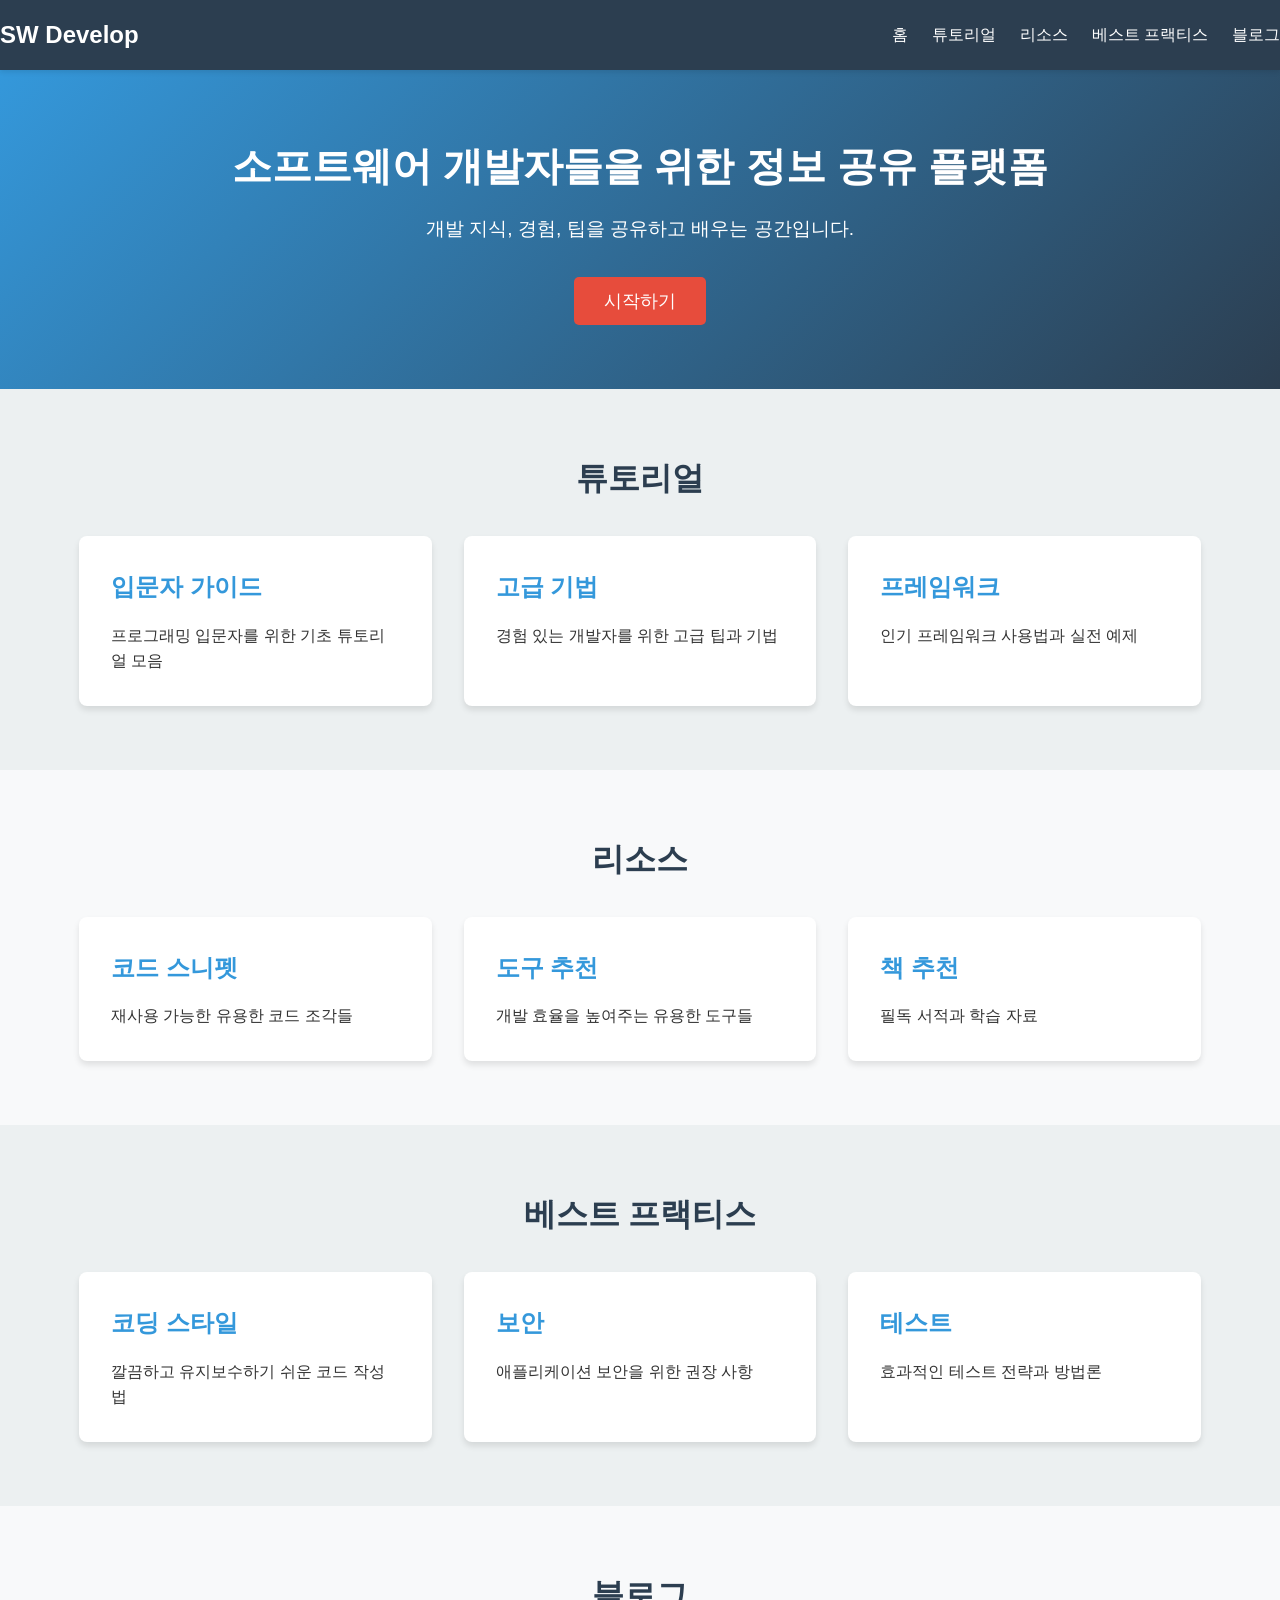
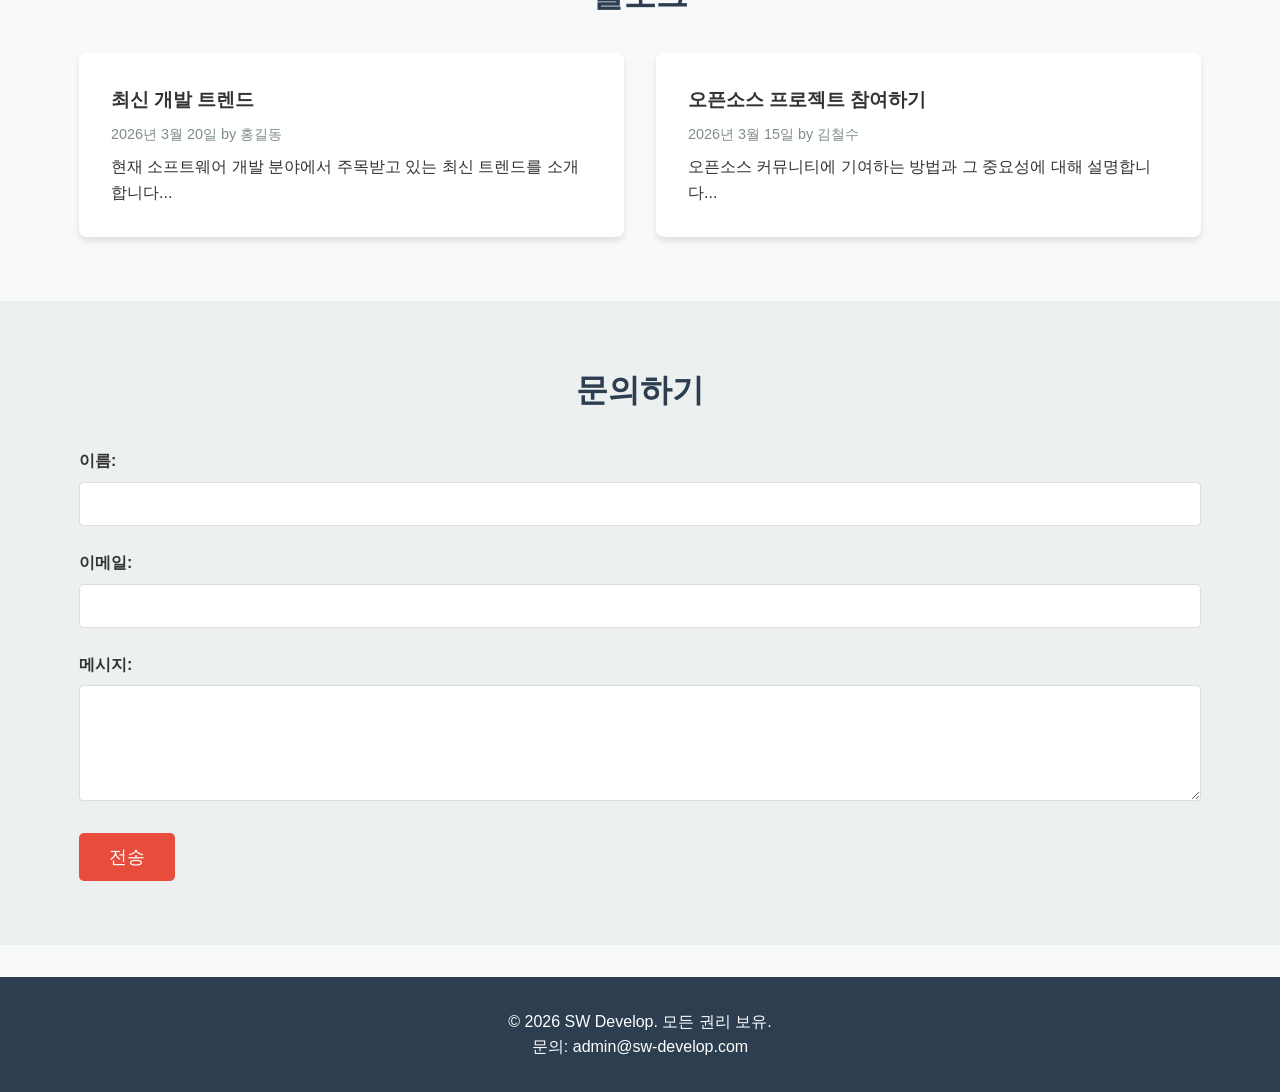
==== index.html @ 3c244bae "feat: add initial HTML structure and JavaScript functionality for SW developer site - Create main in" ====
<!DOCTYPE html>
<html lang="ko">
<head>
    <meta charset="UTF-8">
    <meta name="viewport" content="width=device-width, initial-scale=1.0">
    <title>SW 개발자 정보 공유 사이트</title>
    <link rel="stylesheet" href="styles.css">
</head>
<body>
    <header>
        <nav class="navbar">
            <div class="nav-container">
                <h1 class="nav-logo">SW Develop</h1>
                <ul class="nav-menu">
                    <li class="nav-item">
                        <a href="#home" class="nav-link">홈</a>
                    </li>
                    <li class="nav-item">
                        <a href="#tutorials" class="nav-link">튜토리얼</a>
                    </li>
                    <li class="nav-item">
                        <a href="#resources" class="nav-link">리소스</a>
                    </li>
                    <li class="nav-item">
                        <a href="#best-practices" class="nav-link">베스트 프랙티스</a>
                    </li>
                    <li class="nav-item">
                        <a href="#blog" class="nav-link">블로그</a>
                    </li>
                </ul>
            </div>
        </nav>
    </header>

    <main>
        <section id="home" class="hero">
            <div class="hero-container">
                <h2>소프트웨어 개발자들을 위한 정보 공유 플랫폼</h2>
                <p>개발 지식, 경험, 팁을 공유하고 배우는 공간입니다.</p>
                <button class="cta-button">시작하기</button>
            </div>
        </section>

        <section id="tutorials" class="content-section">
            <div class="container">
                <h2>튜토리얼</h2>
                <div class="card-grid">
                    <div class="card">
                        <h3>입문자 가이드</h3>
                        <p>프로그래밍 입문자를 위한 기초 튜토리얼 모음</p>
                    </div>
                    <div class="card">
                        <h3>고급 기법</h3>
                        <p>경험 있는 개발자를 위한 고급 팁과 기법</p>
                    </div>
                    <div class="card">
                        <h3>프레임워크</h3>
                        <p>인기 프레임워크 사용법과 실전 예제</p>
                    </div>
                </div>
            </div>
        </section>

        <section id="resources" class="content-section">
            <div class="container">
                <h2>리소스</h2>
                <div class="card-grid">
                    <div class="card">
                        <h3>코드 스니펫</h3>
                        <p>재사용 가능한 유용한 코드 조각들</p>
                    </div>
                    <div class="card">
                        <h3>도구 추천</h3>
                        <p>개발 효율을 높여주는 유용한 도구들</p>
                    </div>
                    <div class="card">
                        <h3>책 추천</h3>
                        <p>필독 서적과 학습 자료</p>
                    </div>
                </div>
            </div>
        </section>

        <section id="best-practices" class="content-section">
            <div class="container">
                <h2>베스트 프랙티스</h2>
                <div class="card-grid">
                    <div class="card">
                        <h3>코딩 스타일</h3>
                        <p>깔끔하고 유지보수하기 쉬운 코드 작성법</p>
                    </div>
                    <div class="card">
                        <h3>보안</h3>
                        <p>애플리케이션 보안을 위한 권장 사항</p>
                    </div>
                    <div class="card">
                        <h3>테스트</h3>
                        <p>효과적인 테스트 전략과 방법론</p>
                    </div>
                </div>
            </div>
        </section>

        <section id="blog" class="content-section">
            <div class="container">
                <h2>블로그</h2>
                <div class="blog-posts">
                    <article class="blog-post">
                        <h3>최신 개발 트렌드</h3>
                        <p class="post-meta">2026년 3월 20일 by 홍길동</p>
                        <p>현재 소프트웨어 개발 분야에서 주목받고 있는 최신 트렌드를 소개합니다...</p>
                    </article>
                    <article class="blog-post">
                        <h3>오픈소스 프로젝트 참여하기</h3>
                        <p class="post-meta">2026년 3월 15일 by 김철수</p>
                        <p>오픈소스 커뮤니티에 기여하는 방법과 그 중요성에 대해 설명합니다...</p>
                    </article>
                </div>
            </div>
        </section>
        
        <section id="contact" class="content-section">
            <div class="container">
                <h2>문의하기</h2>
                <form id="contact-form">
                    <div class="form-group">
                        <label for="name">이름:</label>
                        <input type="text" id="name" name="name" required>
                    </div>
                    <div class="form-group">
                        <label for="email">이메일:</label>
                        <input type="email" id="email" name="email" required>
                    </div>
                    <div class="form-group">
                        <label for="message">메시지:</label>
                        <textarea id="message" name="message" rows="5" required></textarea>
                    </div>
                    <button type="submit" class="cta-button">전송</button>
                </form>
            </div>
        </section>
    </main>

    <footer>
        <div class="container">
            <p>&copy; 2026 SW Develop. 모든 권리 보유.</p>
            <p>문의: admin@sw-develop.com</p>
        </div>
    </footer>

    <script src="script.js"></script>
</body>
</html>
---- styles.css ----
/* Reset and base styles */
* {
    margin: 0;
    padding: 0;
    box-sizing: border-box;
}

body {
    font-family: 'Segoe UI', Tahoma, Geneva, Verdana, sans-serif;
    line-height: 1.6;
    color: #333;
    background-color: #f8f9fa;
}

.container {
    width: 90%;
    max-width: 1200px;
    margin: 0 auto;
    padding: 0 15px;
}

/* Header and navigation */
header {
    background-color: #2c3e50;
    color: white;
    position: sticky;
    top: 0;
    z-index: 100;
    box-shadow: 0 2px 5px rgba(0,0,0,0.1);
}

.nav-container {
    display: flex;
    justify-content: space-between;
    align-items: center;
    padding: 1rem 0;
}

.nav-logo {
    font-size: 1.5rem;
    font-weight: bold;
}

.nav-menu {
    display: flex;
    list-style: none;
}

.nav-item {
    margin-left: 1.5rem;
}

.nav-link {
    color: white;
    text-decoration: none;
    transition: color 0.3s ease;
}

.nav-link:hover {
    color: #3498db;
}

/* Hero section */
.hero {
    background: linear-gradient(135deg, #3498db, #2c3e50);
    color: white;
    padding: 4rem 0;
    text-align: center;
}

.hero-container h2 {
    font-size: 2.5rem;
    margin-bottom: 1rem;
}

.hero-container p {
    font-size: 1.2rem;
    margin-bottom: 2rem;
    max-width: 700px;
    margin-left: auto;
    margin-right: auto;
}

.cta-button {
    background-color: #e74c3c;
    color: white;
    border: none;
    padding: 12px 30px;
    font-size: 1.1rem;
    border-radius: 5px;
    cursor: pointer;
    transition: background-color 0.3s ease;
}

.cta-button:hover {
    background-color: #c0392b;
}

/* Content sections */
.content-section {
    padding: 4rem 0;
}

.content-section:nth-child(even) {
    background-color: #ecf0f1;
}

.content-section h2 {
    text-align: center;
    margin-bottom: 2rem;
    font-size: 2rem;
    color: #2c3e50;
}

/* Card grid layout */
.card-grid {
    display: grid;
    grid-template-columns: repeat(auto-fit, minmax(300px, 1fr));
    gap: 2rem;
}

.card {
    background: white;
    border-radius: 8px;
    box-shadow: 0 4px 6px rgba(0,0,0,0.1);
    padding: 2rem;
    transition: transform 0.3s ease, box-shadow 0.3s ease;
}

.card:hover {
    transform: translateY(-5px);
    box-shadow: 0 6px 12px rgba(0,0,0,0.15);
}

.card h3 {
    font-size: 1.5rem;
    margin-bottom: 1rem;
    color: #3498db;
}

/* Blog posts */
.blog-posts {
    display: grid;
    grid-template-columns: repeat(auto-fit, minmax(300px, 1fr));
    gap: 2rem;
}

.blog-post {
    background: white;
    border-radius: 8px;
    box-shadow: 0 4px 6px rgba(0,0,0,0.1);
    padding: 2rem;
}

.post-meta {
    color: #7f8c8d;
    font-size: 0.9rem;
    margin: 0.5rem 0;
}

/* Contact form */
.form-group {
    margin-bottom: 1.5rem;
}

.form-group label {
    display: block;
    margin-bottom: 0.5rem;
    font-weight: bold;
}

.form-group input,
.form-group textarea {
    width: 100%;
    padding: 0.75rem;
    border: 1px solid #ddd;
    border-radius: 4px;
    font-family: inherit;
    font-size: 1rem;
}

.form-group input:focus,
.form-group textarea:focus {
    outline: none;
    border-color: #3498db;
    box-shadow: 0 0 0 2px rgba(52, 152, 219, 0.2);
}

/* Footer */
footer {
    background-color: #2c3e50;
    color: white;
    text-align: center;
    padding: 2rem 0;
    margin-top: 2rem;
}

/* Mobile menu toggle */
.mobile-menu-toggle {
    display: none;
    background: none;
    border: none;
    color: white;
    font-size: 1.5rem;
    cursor: pointer;
}

/* Scroll to top button */
.scroll-to-top {
    position: fixed;
    bottom: 20px;
    right: 20px;
    background-color: #3498db;
    color: white;
    border: none;
    border-radius: 50%;
    width: 50px;
    height: 50px;
    font-size: 1.5rem;
    cursor: pointer;
    opacity: 0;
    transition: opacity 0.3s ease;
    z-index: 1000;
}

.scroll-to-top.visible {
    opacity: 1;
}

.scroll-to-top:hover {
    background-color: #2980b9;
}

/* Fade in animations */
.fade-in {
    opacity: 0;
    transform: translateY(20px);
    transition: opacity 0.6s ease, transform 0.6s ease;
}

.fade-in.visible {
    opacity: 1;
    transform: translateY(0);
}

/* Responsive design */
@media (max-width: 768px) {
    .nav-container {
        flex-direction: row;
        justify-content: space-between;
    }
    
    .nav-menu {
        position: absolute;
        top: 100%;
        left: 0;
        width: 100%;
        background-color: #2c3e50;
        flex-direction: column;
        align-items: center;
        padding: 1rem 0;
        transform: translateY(-150%);
        transition: transform 0.3s ease;
        box-shadow: 0 4px 6px rgba(0,0,0,0.1);
    }
    
    .nav-menu.active {
        transform: translateY(0);
    }
    
    .nav-item {
        margin: 0.5rem 0;
    }
    
    .mobile-menu-toggle {
        display: block;
    }
    
    .hero-container h2 {
        font-size: 2rem;
    }
    
    .hero-container p {
        font-size: 1rem;
    }
    
    .content-section {
        padding: 2rem 0;
    }
    
    .card-grid,
    .blog-posts {
        grid-template-columns: 1fr;
    }
}
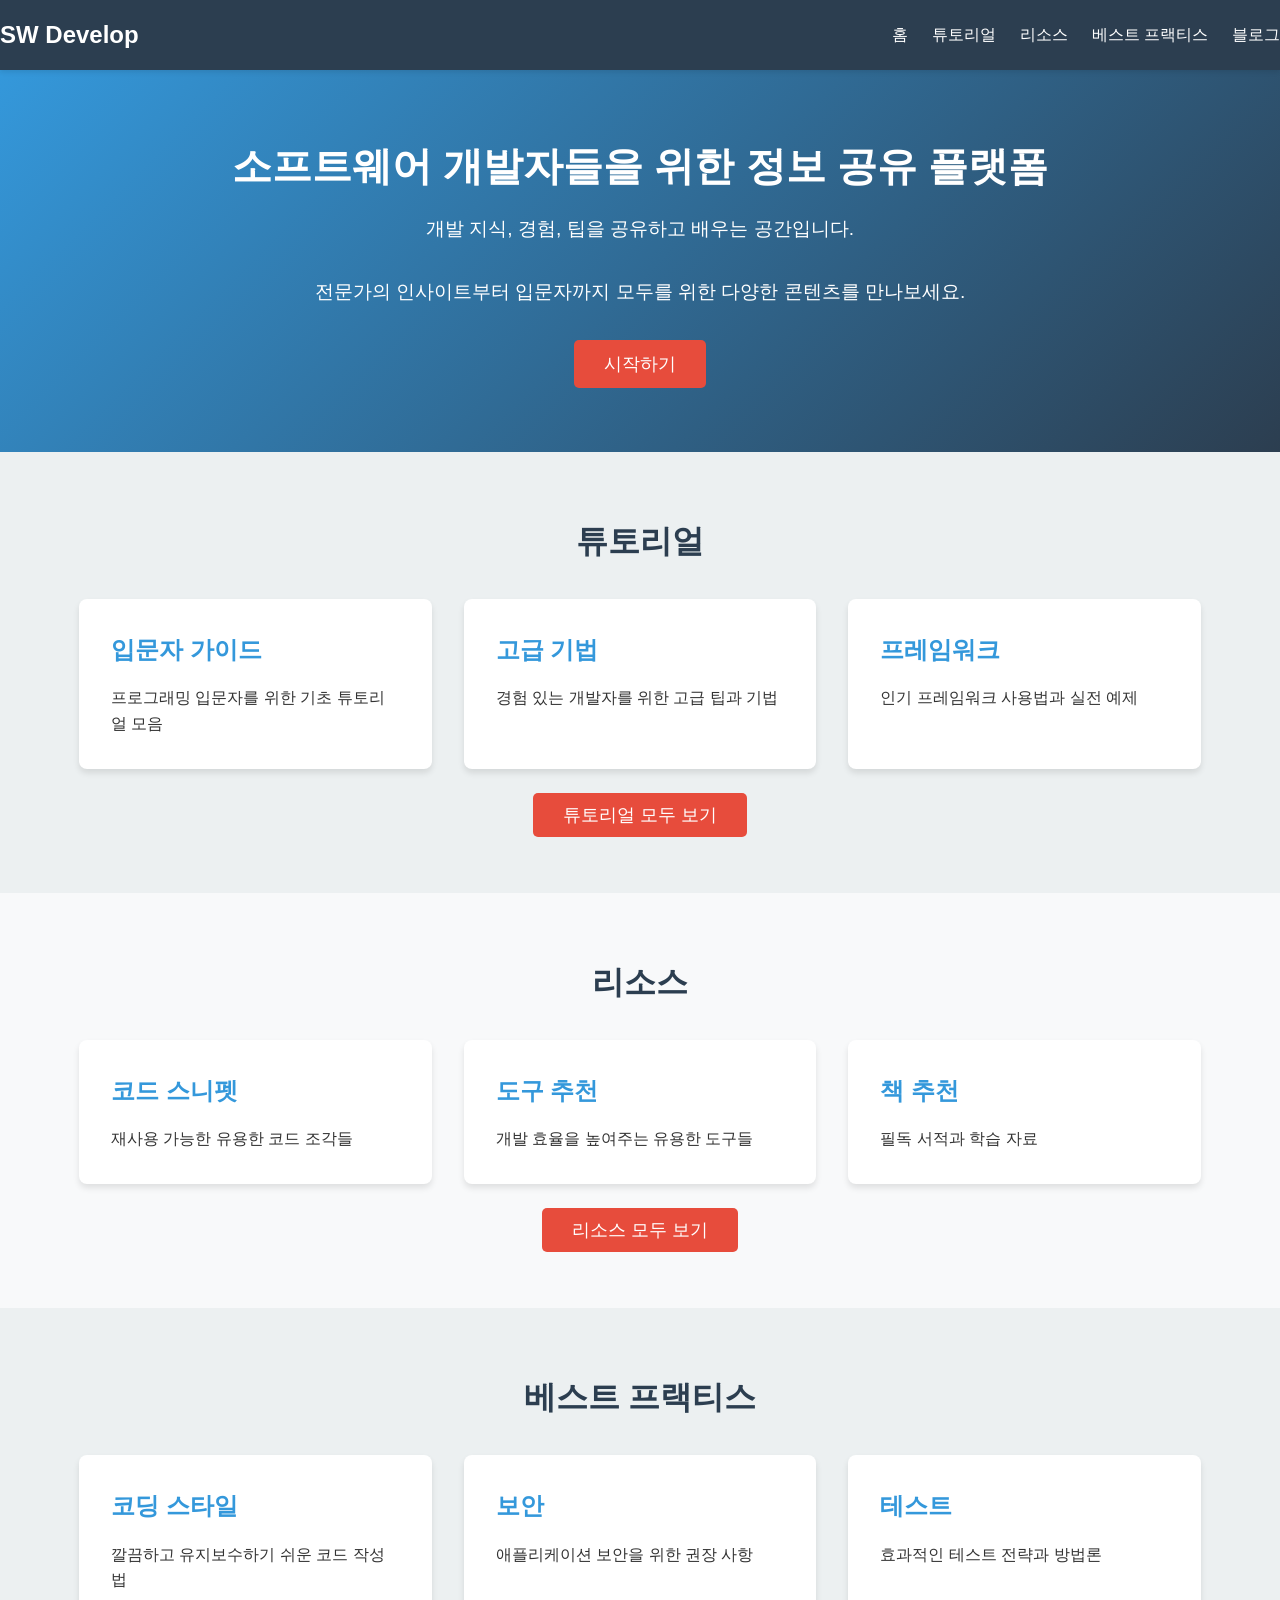
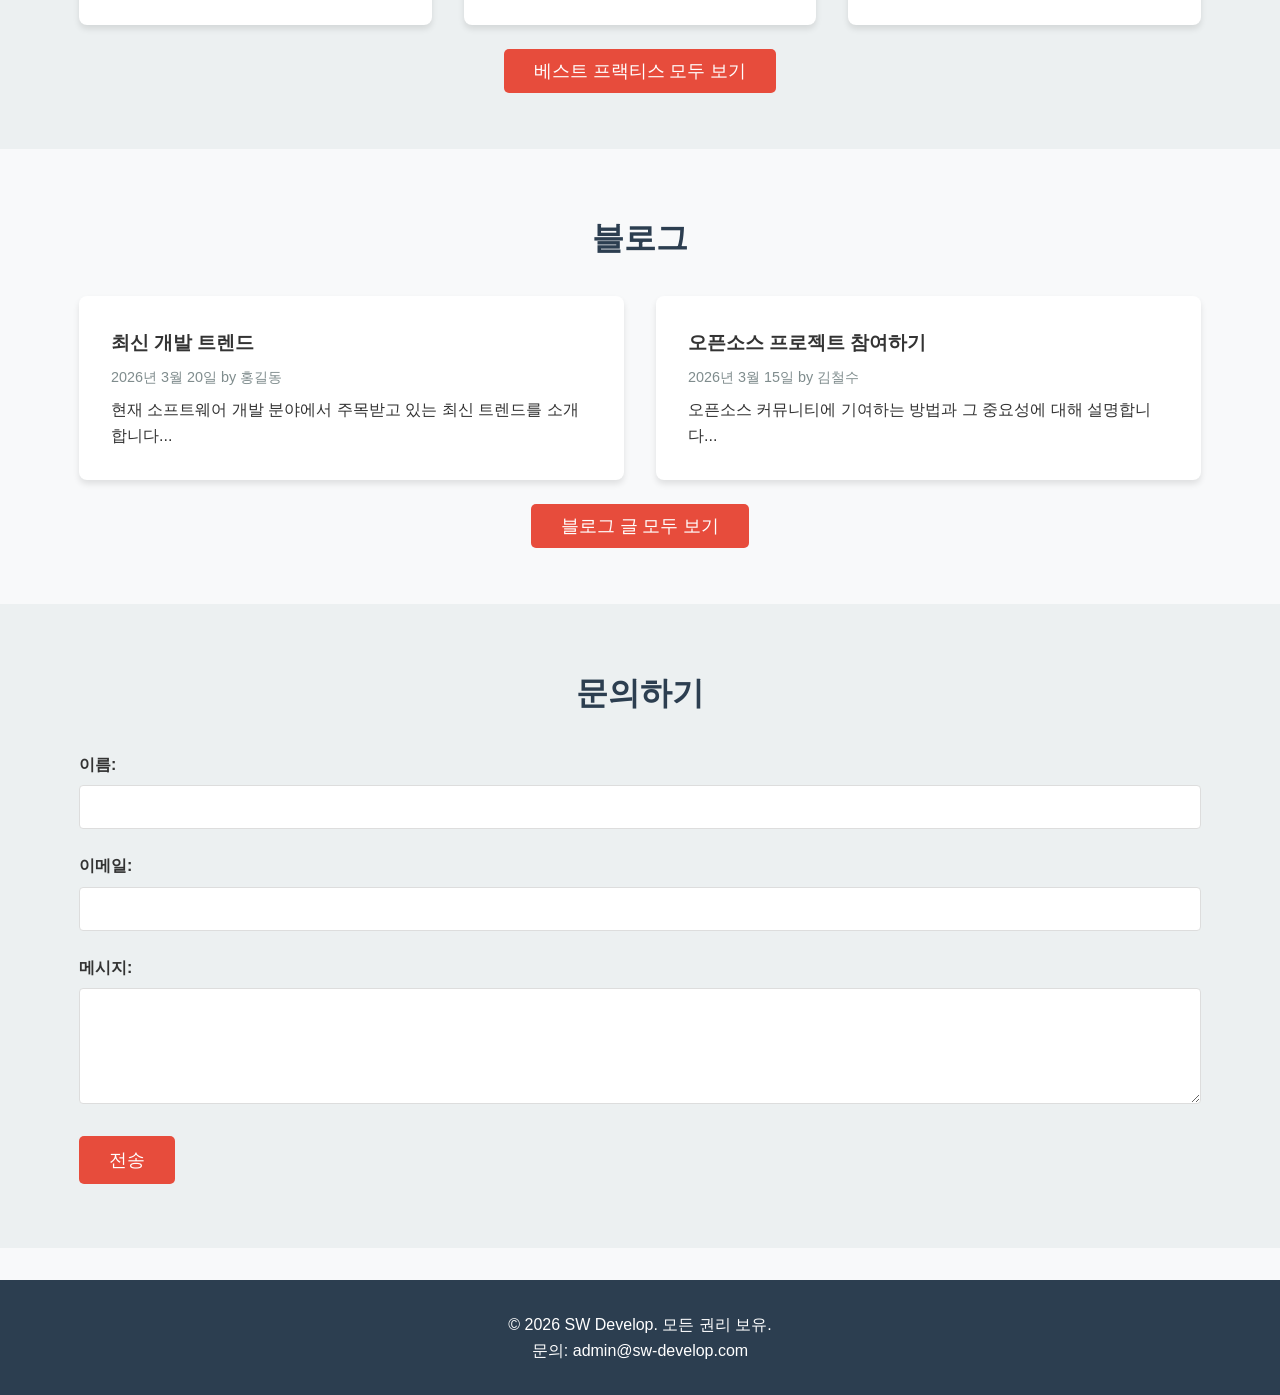
==== commit 98419019: "feat: update navigation links and enhance content sections - Changed navigation links from anchor ta" ====
--- a/index.html
+++ b/index.html
@@ -13,19 +13,19 @@
                 <h1 class="nav-logo">SW Develop</h1>
                 <ul class="nav-menu">
                     <li class="nav-item">
-                        <a href="#home" class="nav-link">홈</a>
+                        <a href="index.html" class="nav-link">홈</a>
                     </li>
                     <li class="nav-item">
-                        <a href="#tutorials" class="nav-link">튜토리얼</a>
+                        <a href="tutorials.html" class="nav-link">튜토리얼</a>
                     </li>
                     <li class="nav-item">
-                        <a href="#resources" class="nav-link">리소스</a>
+                        <a href="resources.html" class="nav-link">리소스</a>
                     </li>
                     <li class="nav-item">
-                        <a href="#best-practices" class="nav-link">베스트 프랙티스</a>
+                        <a href="best-practices.html" class="nav-link">베스트 프랙티스</a>
                     </li>
                     <li class="nav-item">
-                        <a href="#blog" class="nav-link">블로그</a>
+                        <a href="blog.html" class="nav-link">블로그</a>
                     </li>
                 </ul>
             </div>
@@ -37,6 +37,7 @@
             <div class="hero-container">
                 <h2>소프트웨어 개발자들을 위한 정보 공유 플랫폼</h2>
                 <p>개발 지식, 경험, 팁을 공유하고 배우는 공간입니다.</p>
+                <p>전문가의 인사이트부터 입문자까지 모두를 위한 다양한 콘텐츠를 만나보세요.</p>
                 <button class="cta-button">시작하기</button>
             </div>
         </section>
@@ -58,6 +59,9 @@
                         <p>인기 프레임워크 사용법과 실전 예제</p>
                     </div>
                 </div>
+                <div style="text-align: center; margin-top: 2rem;">
+                    <a href="tutorials.html" class="cta-button" style="text-decoration: none;">튜토리얼 모두 보기</a>
+                </div>
             </div>
         </section>
 
@@ -77,6 +81,9 @@
                         <h3>책 추천</h3>
                         <p>필독 서적과 학습 자료</p>
                     </div>
+                </div>
+                <div style="text-align: center; margin-top: 2rem;">
+                    <a href="resources.html" class="cta-button" style="text-decoration: none;">리소스 모두 보기</a>
                 </div>
             </div>
         </section>
@@ -98,6 +105,9 @@
                         <p>효과적인 테스트 전략과 방법론</p>
                     </div>
                 </div>
+                <div style="text-align: center; margin-top: 2rem;">
+                    <a href="best-practices.html" class="cta-button" style="text-decoration: none;">베스트 프랙티스 모두 보기</a>
+                </div>
             </div>
         </section>
 
@@ -115,6 +125,9 @@
                         <p class="post-meta">2026년 3월 15일 by 김철수</p>
                         <p>오픈소스 커뮤니티에 기여하는 방법과 그 중요성에 대해 설명합니다...</p>
                     </article>
+                </div>
+                <div style="text-align: center; margin-top: 2rem;">
+                    <a href="blog.html" class="cta-button" style="text-decoration: none;">블로그 글 모두 보기</a>
                 </div>
             </div>
         </section>
--- a/styles.css
+++ b/styles.css
@@ -156,6 +156,202 @@
     color: #7f8c8d;
     font-size: 0.9rem;
     margin: 0.5rem 0;
+}
+
+/* 리소스 페이지 */
+.resource-filters {
+    margin: 1rem 0;
+}
+
+.filter-button {
+    background-color: #f0f0f0;
+    border: none;
+    padding: 0.5rem 1rem;
+    margin-right: 0.5rem;
+    border-radius: 20px;
+    cursor: pointer;
+    transition: background-color 0.3s;
+}
+
+.filter-button:hover,
+.filter-button.active {
+    background-color: #007bff;
+    color: white;
+}
+
+.resource-meta {
+    display: flex;
+    justify-content: space-between;
+    margin-top: 0.5rem;
+    font-size: 0.9rem;
+    color: #666;
+}
+
+.rating {
+    margin-top: 0.5rem;
+}
+
+.stars {
+    color: #ffc107;
+}
+
+.resource-submission {
+    margin-top: 3rem;
+    padding: 2rem;
+    background-color: #f8f9fa;
+    border-radius: 8px;
+    text-align: center;
+}
+
+/* 베스트 프랙티스 페이지 */
+.best-practices-categories {
+    margin: 1rem 0;
+}
+
+.category-button {
+    background-color: #f0f0f0;
+    border: none;
+    padding: 0.5rem 1rem;
+    margin-right: 0.5rem;
+    border-radius: 20px;
+    cursor: pointer;
+    transition: background-color 0.3s;
+}
+
+.category-button:hover,
+.category-button.active {
+    background-color: #007bff;
+    color: white;
+}
+
+.code-example {
+    background-color: #f5f5f5;
+    padding: 1rem;
+    border-radius: 4px;
+    overflow-x: auto;
+    margin: 1rem 0;
+}
+
+.practice-meta {
+    display: flex;
+    justify-content: space-between;
+    margin-top: 0.5rem;
+    font-size: 0.9rem;
+}
+
+.security-checks {
+    margin: 1rem 0;
+    padding-left: 1.5rem;
+}
+
+.case-studies {
+    margin-top: 3rem;
+}
+
+.case-study {
+    padding: 1rem;
+    border-left: 4px solid #007bff;
+    margin-bottom: 1rem;
+}
+
+.read-more {
+    color: #007bff;
+    text-decoration: none;
+    font-weight: bold;
+}
+
+.read-more:hover {
+    text-decoration: underline;
+}
+
+/* 블로그 페이지 */
+.blog-search {
+    margin: 1rem 0;
+    display: flex;
+}
+
+.search-input {
+    flex: 1;
+    padding: 0.5rem;
+    border: 1px solid #ddd;
+    border-radius: 4px 0 0 4px;
+}
+
+.search-button {
+    padding: 0.5rem 1rem;
+    background-color: #007bff;
+    color: white;
+    border: none;
+    border-radius: 0 4px 4px 0;
+    cursor: pointer;
+}
+
+.tags {
+    margin: 1rem 0;
+}
+
+.tag {
+    display: inline-block;
+    background-color: #e9ecef;
+    color: #495057;
+    padding: 0.25rem 0.5rem;
+    border-radius: 15px;
+    font-size: 0.8rem;
+    margin-right: 0.5rem;
+    margin-bottom: 0.5rem;
+}
+
+.comments-section {
+    margin-top: 3rem;
+}
+
+.comment {
+    padding: 1rem;
+    border-bottom: 1px solid #eee;
+}
+
+.comment:last-child {
+    border-bottom: none;
+}
+
+.comment-author {
+    font-weight: bold;
+    color: #007bff;
+}
+
+.comment-date {
+    font-size: 0.8rem;
+    color: #666;
+}
+
+.comment-form textarea {
+    width: 100%;
+    padding: 0.5rem;
+    border: 1px solid #ddd;
+    border-radius: 4px;
+    resize: vertical;
+}
+
+.related-posts {
+    margin-top: 3rem;
+}
+
+.related-posts ul {
+    list-style-type: none;
+    padding: 0;
+}
+
+.related-posts li {
+    margin-bottom: 0.5rem;
+}
+
+.related-posts a {
+    color: #007bff;
+    text-decoration: none;
+}
+
+.related-posts a:hover {
+    text-decoration: underline;
 }
 
 /* Contact form */
